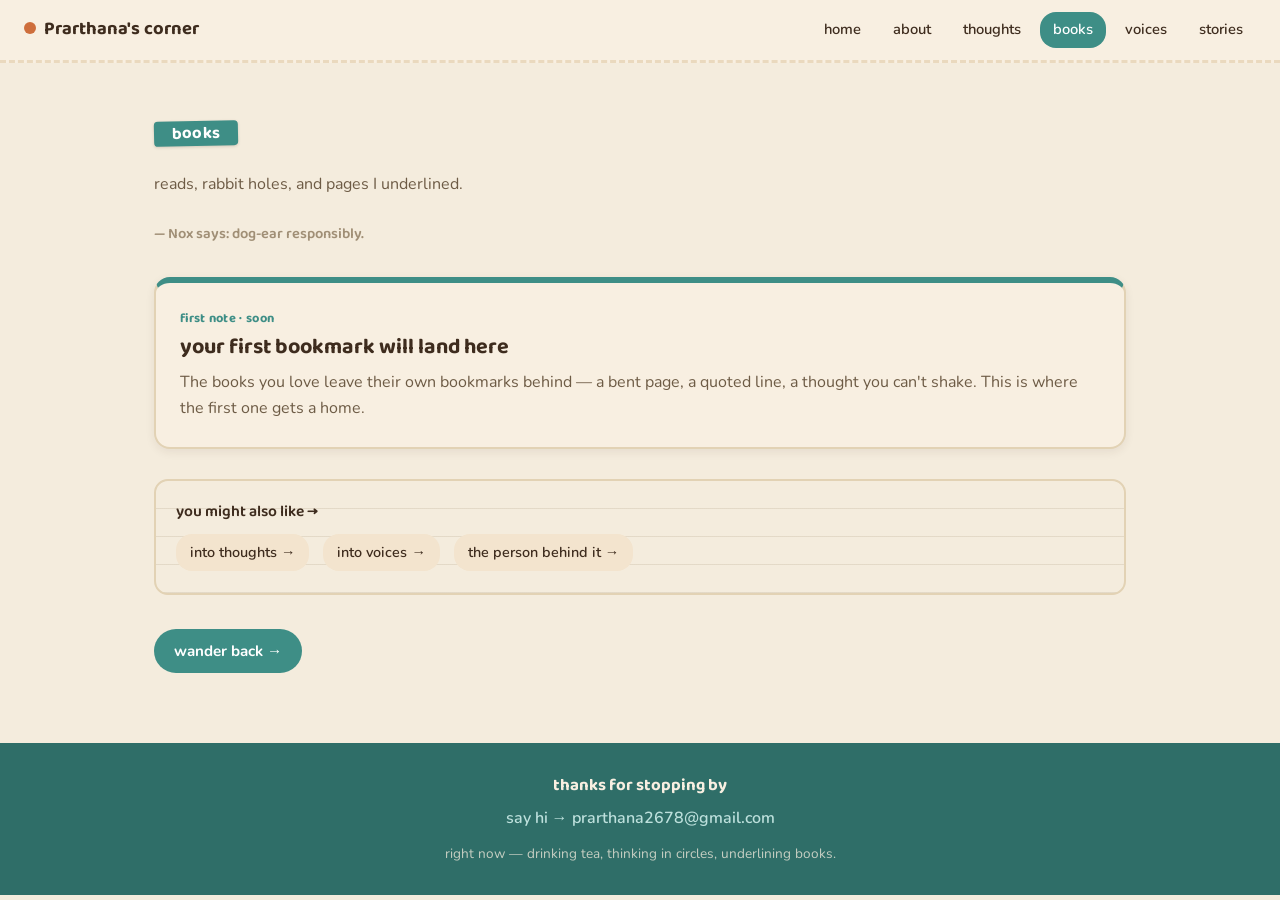
==== books.html @ 6e0a1ea1 "Create personal blog website" ====
<!DOCTYPE html>
<html lang="en">
<head>
<meta charset="UTF-8">
<meta name="viewport" content="width=device-width, initial-scale=1.0">
<title>books · Prarthana's corner</title>
<link rel="preconnect" href="https://fonts.googleapis.com">
<link rel="preconnect" href="https://fonts.gstatic.com" crossorigin>
<link href="https://fonts.googleapis.com/css2?family=Baloo+2:wght@500;600;700&family=Nunito:wght@400;600&display=swap" rel="stylesheet">
<link rel="stylesheet" href="style.css">

  <!-- quiet visitor count — invisible to readers, you see it at prarthana.goatcounter.com -->
  <script data-goatcounter="https://prarthana.goatcounter.com/count" async src="//gc.zgo.at/count.js"></script>
</head>
<body style="--accent:var(--cup);--room:var(--cup)">

<header class="site-head">
  <a class="wordmark" href="index.html">Prarthana's corner</a>
  <nav class="site-nav">
    <a href="index.html">home</a>
    <a href="about.html">about</a>
    <a href="thoughts.html">thoughts</a>
    <a href="books.html" class="active">books</a>
    <a href="voices.html">voices</a>
    <a href="stories.html">stories</a>
  </nav>
</header>

<main>

  <section class="page">
    <div class="wrap">
      <div class="room-head">
        <h2 class="taped" style="--tape:var(--cup)">books</h2>
        <p class="section-blurb">reads, rabbit holes, and pages I underlined.</p>
        <p class="nox-line">— Nox says: dog-ear responsibly.</p>
      </div>

      <!-- your first book-note lives here -->
      <article class="post-card">
        <div class="post-date">first note · soon</div>
        <h3>your first bookmark will land here</h3>
        <p class="post-body">The books you love leave their own bookmarks behind — a bent page, a quoted line, a thought you can't shake. This is where the first one gets a home.</p>
      </article>

      <!-- the rabbit-hole strip: places to wander next -->
      <section class="rabbit-hole">
        <h3>you might also like →</h3>
        <a class="rh-link" href="thoughts.html">into thoughts →</a>
        <a class="rh-link" href="voices.html">into voices →</a>
        <a class="rh-link" href="about.html">the person behind it →</a>
      </section>

      <p class="room-back"><a class="btn" href="index.html#rooms">wander back →</a></p>
    </div>
  </section>

</main>

<footer class="site-foot">
  <p class="tag">thanks for stopping by</p>
  <a href="mailto:prarthana2678@gmail.com">say hi → prarthana2678@gmail.com</a>
  <p class="foot-line">right now — drinking tea, thinking in circles, underlining books.</p>
</footer>

</body>
</html>
---- style.css ----
/* ============================================================
   Prarthana's corner · style.css
   The one shared stylesheet. Every page links this file, so
   the whole site shares one identity — same fonts, same lines,
   same cozy palette. Each room just changes --accent.
   ============================================================ */

* { margin:0; padding:0; box-sizing:border-box; }

/* ---------- the palette (lives here once) ---------- */
:root{
  --paper:#F4ECDD;    /* page background — warm paper */
  --cream:#F8EFE1;    /* cards, bubbles, header */
  --paw:#F3E4CE;      /* light cream — hovers */
  --ink:#3E2C1E;      /* main text — dark cocoa */
  --fur:#CE6E3C;      /* Nox's fur — the red accent */
  --fur-d:#B25628;    /* darker fox fur */
  --cup:#3E8E86;      /* teal coffee — secondary accent */
  --cup-d:#2F6E68;    /* darker teal */
  --lid:#EAD9BE;      /* soft sand — borders & dashes */
  --cheek:#E88E77;    /* blush pink */
  --mustard:#D8A33F;  /* mustard */
  --steam:#B9A98F;    /* muted tan — small labels */

  --accent: var(--cup);   /* default accent (teal). Rooms change this. */
  --card-border:#e2d2b4;  /* soft line for card edges */
  --faint:#a08f76;        /* quiet secondary text */
}

/* ---------- base ---------- */
html{ scroll-behavior:smooth; }

body{
  font-family:'Nunito',sans-serif;
  font-size:16px;
  line-height:1.6;
  color:var(--ink);
  background:var(--paper);
}

h1,h2,h3,.display{ font-family:'Baloo 2',cursive; font-weight:700; line-height:1.15; }

a{ color:var(--accent); }

/* ---------- main layout wrapper ---------- */
.wrap{ max-width:1020px; margin:0 auto; padding:0 24px; }
main{ display:block; }

/* ---------- top bar ---------- */
.site-head{
  position:sticky; top:0; z-index:40;
  display:flex; align-items:center; justify-content:space-between;
  flex-wrap:wrap; gap:8px 16px;
  padding:12px 24px;
  background:var(--cream);
  border-bottom:3px dashed var(--lid);
}

/* small fur-colour dot in front of the name = Nox's paw print */
.wordmark{
  font-family:'Baloo 2',cursive; font-weight:700; font-size:1.15rem;
  color:var(--ink); text-decoration:none;
}
.wordmark::before{
  content:""; display:inline-block; width:12px; height:12px;
  border-radius:50%; background:var(--fur); margin-right:8px;
}

.site-nav{ display:flex; flex-wrap:wrap; gap:6px; }
.site-nav a{
  color:var(--ink); text-decoration:none; font-weight:600; font-size:.92rem;
  padding:6px 13px; border-radius:16px;
}
.site-nav a:hover{ background:var(--paw); }
/* highlight the page you're on */
.site-nav a.active{ background:var(--accent); color:#fff; }

/* ---------- buttons ---------- */
.btn{
  display:inline-block;
  font-family:'Nunito',sans-serif; font-weight:700; font-size:.95rem;
  color:#fff; background:var(--accent);
  padding:10px 20px; border-radius:24px; text-decoration:none;
  transition:transform .15s ease, filter .15s ease;
}
.btn:hover{ transform:translateY(-2px); filter:brightness(1.06); }

/* ---------- section titles (washi-tape scrapbook strip) ---------- */
.section{ padding:54px 0; }
.section + .section{ border-top:3px dashed var(--lid); }

.taped{
  display:inline-block;
  padding:3px 18px; border-radius:4px;
  background:var(--tape, var(--fur));
  color:#fff; font-size:1.05rem; letter-spacing:.2px;
  transform:rotate(-1.2deg);
  box-shadow:0 1px 3px rgba(62,44,30,.18);
  margin-bottom:26px;
}
.section-blurb{ color:#6d5b45; max-width:56ch; margin-bottom:26px; }

/* ---------- photo hero on the homepage ---------- */
.hero{
  padding:64px 0 48px;
  background:
    radial-gradient(circle at 6% 110%, rgba(206,110,60,.10), transparent 42%),
    radial-gradient(circle at 96% 0%,  rgba(62,142,134,.12),  transparent 46%);
}
.hero .wrap{ display:flex; align-items:center; justify-content:space-between; gap:44px; flex-wrap:wrap; }
.hero-text{ flex:1 1 320px; }
.hero-text h1{ font-size:clamp(2.1rem,6vw,3.1rem); }
.hero-text .hello{ color:var(--cup); }
.tagline{
  font-family:'Baloo 2',cursive; font-weight:600; font-size:1.15rem;
  color:var(--fur-d); margin-top:8px;
}
.bio{ margin-top:14px; color:#6d5b45; max-width:46ch; }
.hero .btn{ margin-top:24px; }

/* the photo card slides in from the right once the intro reveals */
.photo{ flex:0 1 460px; transform:translateX(70px); opacity:0;
  transition:transform .9s ease .25s, opacity .9s ease .25s; }
body.revealed .photo{ transform:none; opacity:1; }

/* tiny Nox stands beside the big frame */
.photo-stage{ display:flex; align-items:flex-end; gap:8px; }
.mini-fox{ width:62px; height:auto; flex:0 0 auto; margin-bottom:34px; }

.photo-card{
  position:relative; flex:1 1 auto;
  background:#fff;
  padding:14px 14px 48px; border-radius:8px;
  box-shadow:0 10px 24px rgba(62,44,30,.18);
  transform:rotate(2deg);
}
.photo-card img{ width:100%; height:auto; display:block; border-radius:4px;
  aspect-ratio:4/3; object-fit:cover; }
.photo-caption{
  position:absolute; left:0; right:0; bottom:14px; text-align:center;
  font-family:'Baloo 2',cursive; font-weight:600; font-size:.92rem; color:var(--ink);
}
.photo-tape{
  position:absolute; top:-14px; left:50%;
  width:112px; height:28px;
  background:var(--mustard); opacity:.85; border-radius:3px;
  transform:translateX(-50%) rotate(-4deg);
}
/* note hiding at the very top of the DOM, revealed once --shownote is set */
.photo-note{ display:none; }

/* ---------- latest peek cards ---------- */
.cards{ display:grid; grid-template-columns:repeat(auto-fit,minmax(min(230px,100%),1fr)); gap:16px; }
.card{
  background:var(--cream); border:2px solid var(--card-border); border-radius:16px;
  padding:20px 18px; text-decoration:none; color:var(--ink);
  box-shadow:0 3px 8px rgba(62,44,30,.07);
  transition:transform .15s ease, box-shadow .15s ease;
}
.card:hover{ transform:translateY(-4px); box-shadow:0 8px 16px rgba(62,44,30,.12); }
.card .room{
  font-family:'Baloo 2',cursive; font-weight:700; font-size:.78rem; letter-spacing:.4px;
  text-transform:lowercase; color:var(--room, var(--cup));
}
.card .post{ margin-top:8px; font-weight:600; }
.card .soon{ font-size:.85rem; color:var(--faint); margin-top:8px; }

/* ---------- room guide / navigation guide ---------- */
.guide .wrap{ display:flex; align-items:flex-start; gap:30px; flex-wrap:wrap; }
.guide-side{ flex:1 1 220px; max-width:260px; }
.guide-side .section-blurb{ margin-bottom:0; }
.guide-rooms{ flex:2 1 400px; display:grid; grid-template-columns:repeat(auto-fit,minmax(200px,1fr)); gap:14px; }

.room-card{
  background:var(--cream); border:2px solid var(--card-border); border-radius:16px;
  padding:20px 18px; text-decoration:none; color:var(--ink);
  box-shadow:0 3px 8px rgba(62,44,30,.07);
  transition:transform .15s ease, background .15s ease;
}
.room-card:hover{ transform:translateY(-4px) rotate(-.5deg); background:#fff; }
.room-card .dot{ display:inline-block; width:11px; height:11px; border-radius:50%; background:var(--room, var(--fur)); margin-right:7px; }
.room-card h3{ font-size:1.05rem; margin-bottom:4px; }
.room-card p{ font-size:.88rem; color:#6d5b45; }

/* the little fox peeking beside the guide */
.nox-flag{ margin-top:14px; font-family:'Baloo 2',cursive; font-weight:600; font-size:.95rem; color:var(--fur-d); }
.nox-flag svg{ width:74px; height:auto; display:block; margin-bottom:6px; }

/* ---------- the about page ---------- */
.page{ padding:58px 0; }
.about-grid{ display:flex; align-items:flex-start; gap:48px; flex-wrap:wrap; }
.about-text{ flex:1 1 320px; }
.about-text h2{ font-size:2rem; margin-bottom:14px; }
.about-text p{ color:#6d5b45; margin-bottom:16px; max-width:52ch; }
.about-text .btn{ margin-top:8px; }

/* the rotating photo show (slideshow of polaroids) */
.photo-show{ flex:0 1 340px; margin:0 auto; width:100%; max-width:340px; }
.slides{
  position:relative; aspect-ratio:4/5;
  background:#fff; border:9px solid #fff; border-radius:10px;
  box-shadow:0 10px 24px rgba(62,44,30,.18);
  transform:rotate(-1.5deg);
  overflow:hidden;
}
.slide{ position:absolute; inset:0; width:100%; height:100%;
  object-fit:cover; opacity:0; transition:opacity .7s ease; }
.slide.on{ opacity:1; }

.s-btn{
  position:absolute; top:50%; transform:translateY(-50%);
  width:34px; height:34px; border-radius:50%;
  border:2px solid var(--cup); background:var(--cream); color:var(--cup);
  font-size:1.05rem; font-weight:700; cursor:pointer;
  box-shadow:0 2px 6px rgba(62,44,30,.15);
}
.s-btn:hover{ background:#fff; }
.s-prev{ left:-12px; }
.s-next{ right:-12px; }

.dots{ display:flex; justify-content:center; gap:8px; margin-top:14px; }
.dot{
  width:10px; height:10px; border-radius:50%;
  border:none; background:var(--lid); cursor:pointer; padding:0;
}
.dot.on{ background:var(--cup); }

/* a torn corner scrap strip, little instruction note */
.insta-note{
  margin-top:18px; text-align:center;
  font-family:'Baloo 2',cursive; font-weight:600; font-size:.9rem; color:var(--faint);
}

/* ---------- the about story ---------- */
.story{ max-width:620px; }
.story p{ color:#6d5b45; margin-bottom:16px; }
.story .lead{ font-family:'Baloo 2',cursive; font-weight:600; font-size:1.22rem; color:var(--ink); }
.pull{
  border-left:5px solid var(--mustard); background:var(--cream);
  border-radius:0 12px 12px 0; padding:16px 18px; margin:22px 0;
  font-family:'Baloo 2',cursive; font-weight:600; font-size:1.06rem; color:var(--ink);
}

/* ---------- single rooms (thoughts / books / voices) ---------- */
.room-head p{ max-width:52ch; }
.nox-line{ margin-top:10px; font-family:'Baloo 2',cursive; font-weight:600; font-size:.92rem; color:var(--faint); }

/* one post's card */
.post-card{
  background:var(--cream); border:2px solid var(--card-border); border-radius:16px;
  padding:26px 24px; margin-top:30px;
  border-top:6px solid var(--room, var(--fur));
  box-shadow:0 3px 10px rgba(62,44,30,.08);
}
.post-date{ font-family:'Baloo 2',cursive; font-weight:700; font-size:.8rem; letter-spacing:.3px;
  text-transform:lowercase; color:var(--room, var(--fur)); }
.post-card h3{ font-size:1.35rem; margin:6px 0 10px; }
.post-body{ color:#6d5b45; margin:0; }

/* the rabbit-hole strip under each post */
.rabbit-hole{
  margin-top:30px;
  background:
    repeating-linear-gradient(to bottom, transparent 0 27px, rgba(185,169,143,.28) 27px 28px);
  border:2px solid var(--card-border); border-radius:14px;
  padding:22px 20px 12px;
}
.rabbit-hole h3{ font-family:'Baloo 2',cursive; font-weight:600; font-size:.98rem; margin-bottom:12px; }
.rh-link{
  display:inline-block; margin:0 10px 10px 0; padding:7px 14px; border-radius:16px;
  background:var(--paw); color:var(--ink); text-decoration:none;
  font-weight:600; font-size:.9rem;
}
.rh-link:hover{ background:#fff; }
.room-back{ margin-top:34px; text-align:left; }

/* ---------- the "your stories" page ---------- */
.form-box{
  background:var(--cream); border:2px solid var(--card-border); border-radius:16px;
  padding:22px; margin-bottom:8px;
}
.form-box label{
  display:block; font-family:'Baloo 2',cursive; font-weight:600;
  font-size:.92rem; margin-bottom:6px; color:var(--ink);
}
.form-box input[type=text], .form-box textarea{
  width:100%; font-family:'Nunito',sans-serif; font-size:.95rem; color:var(--ink);
  background:#fff; border:2px solid var(--card-border); border-radius:10px;
  padding:9px 12px; margin-bottom:14px;
}
.form-box input[type=text]{ max-width:320px; }
.form-box textarea{ resize:vertical; min-height:96px; }
.form-box .btn{ border:none; cursor:pointer; }

.status{ font-size:.85rem; color:var(--cup-d); margin-top:8px; min-height:1.2em; }

.shelf-title{ font-family:'Baloo 2',cursive; font-weight:700; font-size:1.35rem; margin:8px 0 2px; }
.shelf-title span{ font-size:.8rem; color:var(--faint); font-weight:600; }

.shelf{
  display:grid; grid-template-columns:repeat(auto-fill,minmax(215px,1fr));
  gap:18px; margin-top:16px;
}
.note{
  position:relative; background:var(--cream); border:2px solid var(--card-border);
  border-radius:12px; padding:20px 16px 14px;
  box-shadow:0 4px 10px rgba(62,44,30,.08);
}
/* the little tape strip on top of each card */
.note::before{
  content:""; position:absolute; top:-9px; left:50%;
  transform:translateX(-50%) rotate(-3deg);
  width:76px; height:18px; background:var(--mustard);
  opacity:.75; border-radius:2px;
}
.note .who{ font-family:'Baloo 2',cursive; font-weight:700; font-size:.85rem; color:var(--fur-d); }
.note .msg{ margin-top:6px; font-size:.92rem; color:#3a2c1e; word-break:break-word; }
.note .when{ margin-top:10px; font-size:.72rem; color:var(--faint); }
.note-remove{
  display:block; margin-top:10px; padding:0; border:none; background:transparent;
  font-family:'Nunito',sans-serif; font-size:.78rem; color:var(--faint);
  cursor:pointer; text-decoration:underline;
}
.note-remove:hover{ color:var(--fur-d); }
.shelf-empty{ color:var(--faint); font-style:italic; }

/* ---------- footer ---------- */
.site-foot{
  margin-top:12px;
  background:var(--cup-d); color:var(--cream); text-align:center;
  padding:30px 24px;
}
.site-foot .tag{ font-family:'Baloo 2',cursive; font-weight:700; font-size:1.05rem; margin-bottom:6px; }
.site-foot a{ color:#bde0dc; font-weight:600; text-decoration:none; }
.site-foot a:hover{ text-decoration:underline; }
.site-foot .foot-line{ font-size:.85rem; opacity:.75; margin-top:12px; }

/* ---------- small screens ---------- */
@media (max-width:640px){
  .hero{ padding:48px 0 36px; }
  .site-head{ justify-content:center; text-align:center; }
}
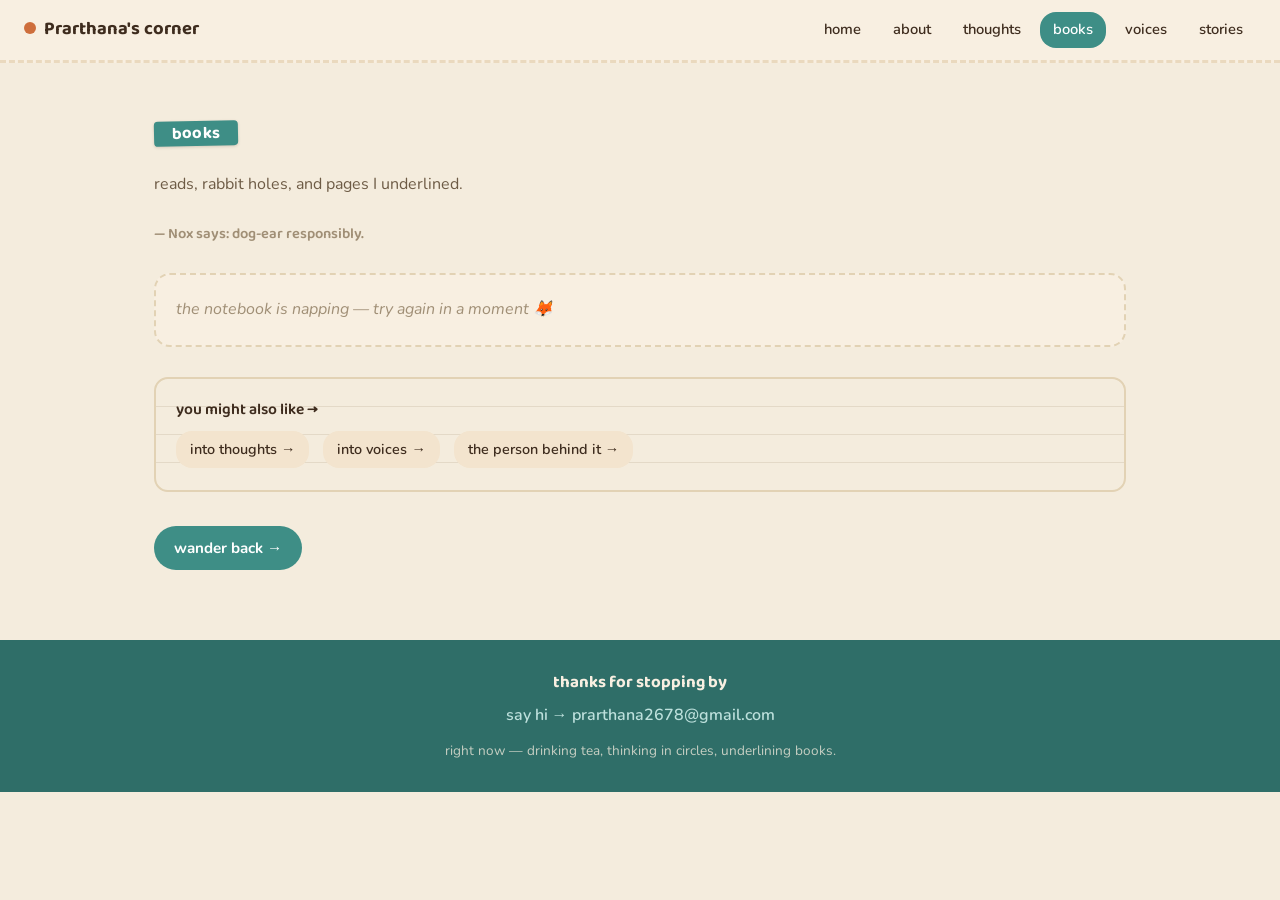
==== commit f0e722ba: "Add writing nook, numbered post lists, and snappier loading" ====
--- a/books.html
+++ b/books.html
@@ -36,12 +36,12 @@
         <p class="nox-line">— Nox says: dog-ear responsibly.</p>
       </div>
 
-      <!-- your first book-note lives here -->
-      <article class="post-card">
-        <div class="post-date">first note · soon</div>
-        <h3>your first bookmark will land here</h3>
-        <p class="post-body">The books you love leave their own bookmarks behind — a bent page, a quoted line, a thought you can't shake. This is where the first one gets a home.</p>
-      </article>
+      <!-- your book notes, newest first — a numbered list, click to read the whole post -->
+      <ol class="post-list" id="postList">
+        <li class="post-empty">gathering your bookmarks…
+          <span class="post-empty-hint">(if it stays quiet, check that the notebook script is deployed)</span>
+        </li>
+      </ol>
 
       <!-- the rabbit-hole strip: places to wander next -->
       <section class="rabbit-hole">
@@ -63,5 +63,34 @@
   <p class="foot-line">right now — drinking tea, thinking in circles, underlining books.</p>
 </footer>
 
+<script src="posts.js"></script>
+<script>
+  const list = document.getElementById('postList');
+
+  function render(posts) {
+    if (!posts || !posts.length) {
+      list.innerHTML = '<li class="post-empty">no book notes yet — the first bookmark will land here.'
+        + '<span class="post-empty-hint">(written by the owner, in her writing nook)</span></li>';
+      return;
+    }
+    list.innerHTML = posts.map(p =>
+      '<li><a class="post-link" href="' + postHref(p.id) + '">' +
+        '<span class="p-top"><span class="p-title">' + esc(p.title) + '</span>' +
+        '<span class="p-date">' + esc(p.date) + '</span></span>' +
+        (p.desc ? '<span class="p-desc">' + esc(p.desc) + '</span>' : '') +
+        '<span class="p-more">read it →</span>' +
+      '</a></li>'
+    ).join('');
+  }
+
+  (async () => {
+    try {
+      render(await fetchPosts('books', render));
+    } catch (err) {
+      list.innerHTML = '<li class="post-empty">the notebook is napping — try again in a moment 🦊</li>';
+    }
+  })();
+</script>
+
 </body>
 </html>
--- a/style.css
+++ b/style.css
@@ -339,4 +339,106 @@
 @media (max-width:640px){
   .hero{ padding:48px 0 36px; }
   .site-head{ justify-content:center; text-align:center; }
-}+}
+
+/* ============================================================
+   YOUR written posts : the numbered list (room pages)
+   ============================================================ */
+.post-list{ list-style:none; counter-reset:postnum; display:grid; gap:14px; margin-top:26px; padding:0; }
+.post-list li{ counter-increment:postnum; }
+
+.post-link{
+  position:relative; display:block;
+  background:var(--cream); border:2px solid var(--card-border); border-radius:16px;
+  padding:20px 20px 18px 62px; text-decoration:none; color:var(--ink);
+  box-shadow:0 3px 8px rgba(62,44,30,.07);
+  transition:transform .15s ease, box-shadow .15s ease;
+}
+.post-link:hover{ transform:translateY(-3px); box-shadow:0 8px 16px rgba(62,44,30,.12); }
+/* the big number, in the room's colour — 1., 2., 3. … */
+.post-link::before{
+  content:counter(postnum);
+  position:absolute; left:16px; top:22px;
+  font-family:'Baloo 2',cursive; font-weight:700; font-size:1.25rem;
+  color:var(--room,var(--fur));
+}
+.p-top{ display:flex; justify-content:space-between; align-items:baseline; gap:10px; }
+.p-title{ font-family:'Baloo 2',cursive; font-weight:700; font-size:1.1rem; }
+.p-date{ font-size:.75rem; color:var(--faint); white-space:nowrap; }
+.p-desc{ display:block; margin-top:6px; font-size:.93rem; color:#6d5b45; }
+.p-more{ display:inline-block; margin-top:10px; font-size:.82rem; font-weight:600; color:var(--room,var(--fur)); }
+
+.post-empty{ background:var(--cream); border:2px dashed var(--card-border); border-radius:16px;
+  padding:22px 20px; color:var(--faint); font-style:italic; }
+.post-empty-hint{ display:block; margin-top:6px; font-style:normal; font-size:.85rem; }
+
+/* ============================================================
+   A single post : the reading page (post.html)
+   ============================================================ */
+.post-page{ max-width:680px; margin:0 auto; }
+.post-kicker{ display:inline-block; font-family:'Baloo 2',cursive; font-weight:700;
+  font-size:.78rem; letter-spacing:.4px; text-transform:lowercase;
+  padding:4px 12px; border-radius:12px; background:var(--cream);
+  border:1px solid var(--card-border); color:var(--room,var(--fur)); }
+.post-title{ font-size:clamp(1.9rem,5.5vw,2.7rem); margin:14px 0 4px; }
+.post-date2{ font-size:.85rem; color:var(--faint); margin-bottom:6px; }
+.post-lead{ font-family:'Baloo 2',cursive; font-weight:600; font-size:1.18rem;
+  color:var(--room,var(--fur-d)); margin:16px 0; }
+.post-pic{ margin:22px 0; }
+.post-pic img{ width:100%; height:auto; display:block; border-radius:8px;
+  border:8px solid #fff; box-shadow:0 8px 18px rgba(62,44,30,.16);
+  transform:rotate(-1deg); }
+.post-cap{ text-align:center; font-family:'Baloo 2',cursive; font-weight:600;
+  font-size:.85rem; color:var(--faint); margin-top:10px; }
+.post-body2 p{ color:#3f3123; margin-bottom:18px; }
+
+/* flavour: letter — handwritten, like a note slipped into a book sleeve */
+.flavour-letter .post-title{ font-family:'Caveat',cursive; font-weight:600;
+  font-size:clamp(2.3rem,6vw,3.1rem); }
+.flavour-letter .post-body2{ font-family:'Caveat',cursive; font-size:1.4rem;
+  line-height:1.5; color:#493726; }
+.flavour-letter .post-body2 p{ margin-bottom:14px; }
+/* flavour: poem — airy, centred, shorter lines */
+.flavour-poem .post-title{ text-align:center; }
+.flavour-poem .post-lead{ text-align:center; }
+.flavour-poem .post-body2{ max-width:46ch; margin:0 auto; text-align:center; }
+/* flavour: festival — big taped title, like a cork-board pole */
+.flavour-festival .post-title{ display:inline-block; padding:4px 20px; border-radius:6px;
+  background:var(--room,var(--mustard)); color:#fff; transform:rotate(-1.2deg);
+  box-shadow:0 2px 5px rgba(62,44,30,.2); margin-top:18px; }
+.flavour-festival .post-lead{ margin-top:20px; }
+
+/* a post that wandered off */
+.missing{ text-align:center; color:var(--faint); padding:40px 0; }
+.missing .big{ font-family:'Baloo 2',cursive; font-weight:700; font-size:1.5rem; color:var(--ink); }
+
+/* ============================================================
+   The writing nook (writer.html — your private tool)
+   ============================================================ */
+.nook-note{ color:#6d5b45; max-width:60ch; margin-bottom:26px; }
+.nook-grid{ display:grid; grid-template-columns:1fr 1fr; gap:22px; align-items:start; }
+@media (max-width:860px){ .nook-grid{ grid-template-columns:1fr; } }
+
+/* little choice chips (room / flavour / photo) */
+.pick{ display:flex; flex-wrap:wrap; gap:8px; margin-bottom:14px; }
+.pick input{ position:absolute; opacity:0; pointer-events:none; }
+.pick label{ display:inline-block; padding:7px 14px; border-radius:16px; cursor:pointer;
+  background:var(--cream); border:2px solid var(--card-border);
+  font-weight:600; font-size:.9rem; color:var(--ink); }
+.pick label:hover{ background:var(--paw); }
+.pick input:checked + span{ background:var(--accent); color:#fff; border-radius:16px; }
+
+.form-box textarea.nook-big{ min-height:260px; }
+.form-box .hint{ font-size:.78rem; color:var(--faint); display:block; margin:-8px 0 12px; }
+.form-box input[type=text].nook-link{ width:100%; max-width:none; }
+
+.manage-title{ font-family:'Baloo 2',cursive; font-weight:700; font-size:1.15rem; margin:8px 0 12px; }
+.manage-item{ display:flex; align-items:center; justify-content:space-between; gap:12px;
+  background:var(--cream); border:2px solid var(--card-border); border-radius:12px;
+  padding:11px 14px; margin-bottom:10px; }
+.manage-item .mi-title{ font-weight:700; }
+.manage-item .mi-meta{ font-size:.76rem; color:var(--faint); margin-top:2px; }
+.unpub{ background:none; border:1px solid var(--card-border); border-radius:14px;
+  padding:5px 12px; font-family:'Nunito',sans-serif; font-size:.8rem;
+  color:var(--fur-d); cursor:pointer; white-space:nowrap; }
+.unpub:hover{ background:#fff; }
